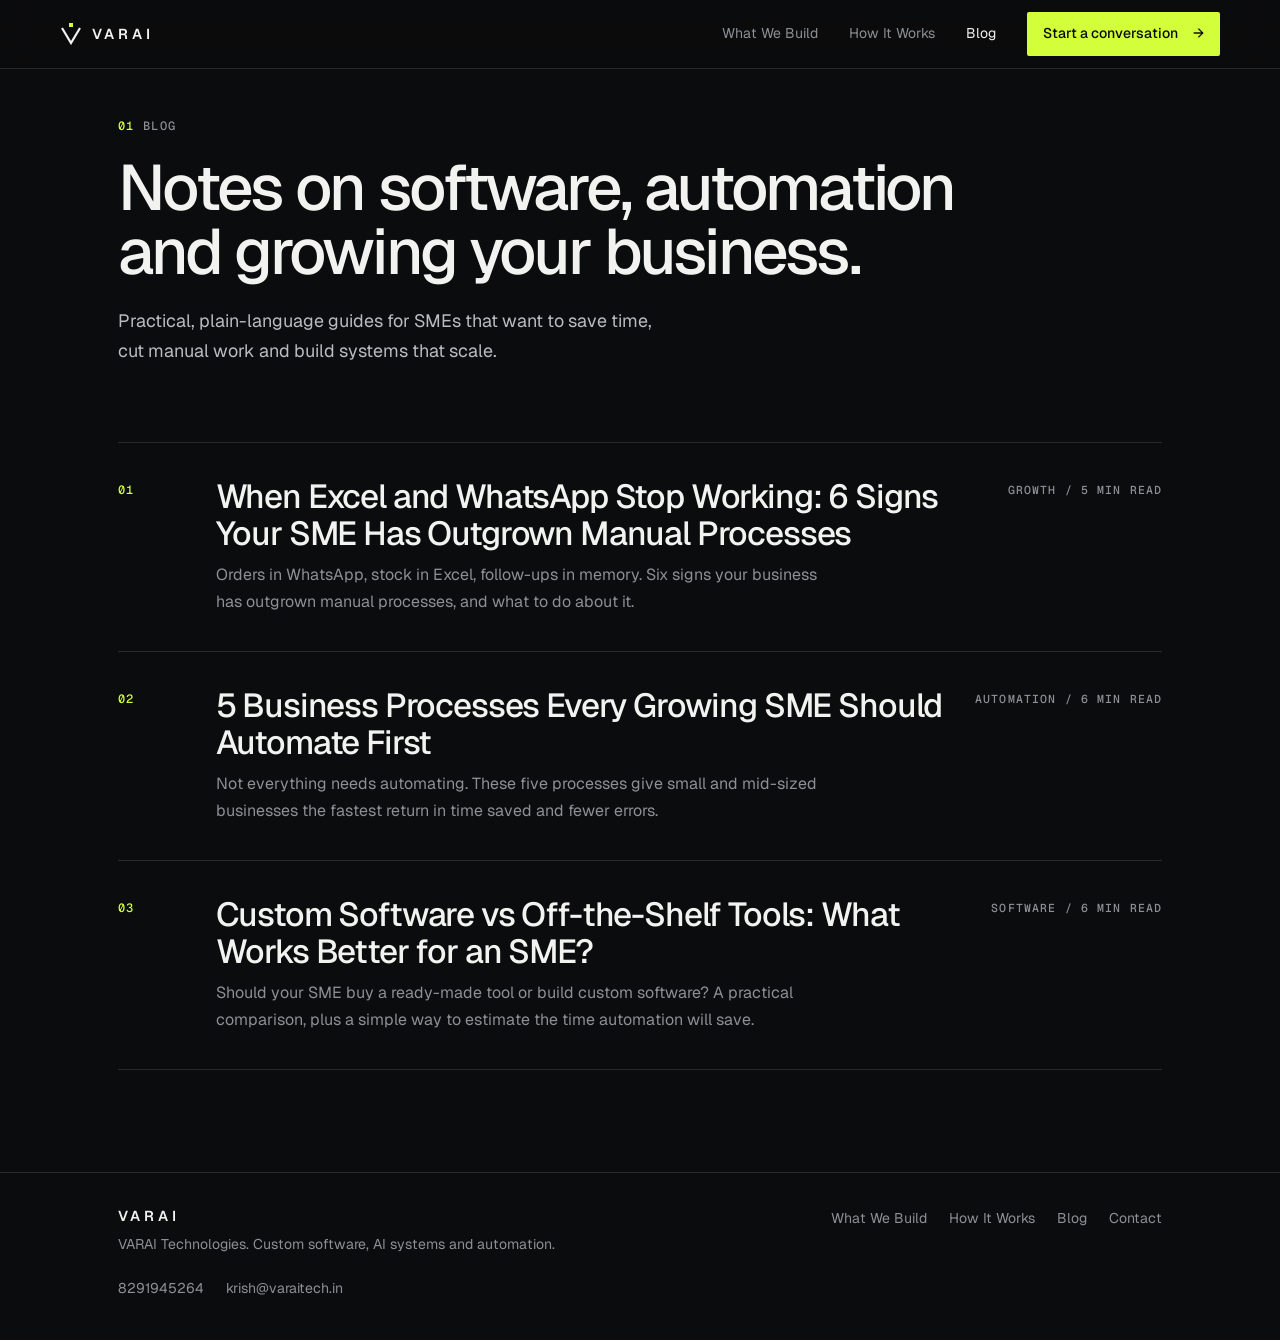
==== blog/index.html @ 996c1478 "Add files via upload" ====
<!DOCTYPE html>
<html lang="en">
<head>
<meta charset="utf-8">
<meta name="viewport" content="width=device-width, initial-scale=1, viewport-fit=cover">
<title>Blog | Software and Automation for Growing SMEs | VARAI Technologies</title>
<meta name="description" content="Practical guides on custom software, automation and process improvement for small and mid-sized businesses that want to save time and grow.">
<meta name="robots" content="index, follow, max-image-preview:large">
<meta name="theme-color" content="#0B0C0D">
<link rel="canonical" href="https://varaitech.in/blog/">
<meta property="og:type" content="website">
<meta property="og:site_name" content="VARAI Technologies">
<meta property="og:locale" content="en_IN">
<meta property="og:title" content="Blog | Software and Automation for Growing SMEs | VARAI Technologies">
<meta property="og:description" content="Practical guides on custom software, automation and process improvement for small and mid-sized businesses that want to save time and grow.">
<meta property="og:url" content="https://varaitech.in/blog/">
<meta property="og:image" content="https://varaitech.in/og-image.png">
<meta name="twitter:card" content="summary_large_image">
<meta name="twitter:title" content="Blog | Software and Automation for Growing SMEs | VARAI Technologies">
<meta name="twitter:description" content="Practical guides on custom software, automation and process improvement for small and mid-sized businesses that want to save time and grow.">
<meta name="twitter:image" content="https://varaitech.in/og-image.png">
<link rel="icon" href="data:image/svg+xml,%3Csvg xmlns='http://www.w3.org/2000/svg' viewBox='0 0 32 32'%3E%3Crect width='32' height='32' fill='%230B0C0D'/%3E%3Cpath d='M6 8l10 17L26 8' fill='none' stroke='%23F2F3F0' stroke-width='3'/%3E%3Crect x='14' y='3' width='4' height='4' fill='%23D2FF3A'/%3E%3C/svg%3E">
<link rel="preconnect" href="https://fonts.googleapis.com"><link rel="preconnect" href="https://fonts.gstatic.com" crossorigin>
<link href="https://fonts.googleapis.com/css2?family=Geist:wght@300..700&family=Geist+Mono:wght@400;500&display=swap" rel="stylesheet">
<link rel="stylesheet" href="/blog.css">
<script type="application/ld+json">{"@context": "https://schema.org", "@graph": [{"@type": "Blog", "@id": "https://varaitech.in/blog/#blog", "url": "https://varaitech.in/blog/", "name": "VARAI Technologies Blog", "description": "Practical guides on custom software, automation and process improvement for small and mid-sized businesses that want to save time and grow.", "publisher": {"@type": "Organization", "@id": "https://varaitech.in/#org", "name": "VARAI Technologies", "url": "https://varaitech.in/"}, "blogPost": [{"@type": "BlogPosting", "headline": "When Excel and WhatsApp Stop Working: 6 Signs Your SME Has Outgrown Manual Processes", "url": "https://varaitech.in/blog/excel-whatsapp-stop-working-growing-sme/", "datePublished": "2026-10-31"}, {"@type": "BlogPosting", "headline": "5 Business Processes Every Growing SME Should Automate First", "url": "https://varaitech.in/blog/business-processes-sme-should-automate-first/", "datePublished": "2026-10-31"}, {"@type": "BlogPosting", "headline": "Custom Software vs Off-the-Shelf Tools: What Works Better for an SME?", "url": "https://varaitech.in/blog/custom-software-vs-off-the-shelf-for-sme/", "datePublished": "2026-10-31"}]}, {"@type": "BreadcrumbList", "itemListElement": [{"@type": "ListItem", "position": 1, "name": "Home", "item": "https://varaitech.in/"}, {"@type": "ListItem", "position": 2, "name": "Blog", "item": "https://varaitech.in/blog/"}]}]}</script>
</head>
<body>
<a class="sk" href="#main">Skip to content</a>
<header><div class="bar"><a class="logo" href="/" aria-label="VARAI Technologies home"><svg width="22" height="22" viewBox="0 0 22 22" aria-hidden="true"><path d="M2 5l9 15 9-15" fill="none" stroke="currentColor" stroke-width="2.2"/><rect x="9" y="0" width="4" height="4" fill="#D2FF3A"/></svg>VARAI</a>
<nav class="nl" aria-label="Primary"><a class="h" href="/#build">What We Build</a><a class="h" href="/#how">How It Works</a><a href="/blog/" aria-current="page">Blog</a><a class="btn" href="mailto:krish@varaitech.in?subject=Starting%20a%20conversation%20with%20VARAI">Start a conversation <i aria-hidden="true" style="font-style:normal">→</i></a></nav></div></header>
<main id="main"><div class="wrap">
<p class="lbl"><b>01</b> Blog</p>
<h1>Notes on software, automation and growing your business.</h1>
<p class="lead">Practical, plain-language guides for SMEs that want to save time, cut manual work and build systems that scale.</p>
<div class="list">
<a class="card" href="/blog/excel-whatsapp-stop-working-growing-sme/"><span class="n">01</span><div><h2>When Excel and WhatsApp Stop Working: 6 Signs Your SME Has Outgrown Manual Processes</h2><p>Orders in WhatsApp, stock in Excel, follow-ups in memory. Six signs your business has outgrown manual processes, and what to do about it.</p></div><span class="mt">Growth / 5 min read</span></a>
<a class="card" href="/blog/business-processes-sme-should-automate-first/"><span class="n">02</span><div><h2>5 Business Processes Every Growing SME Should Automate First</h2><p>Not everything needs automating. These five processes give small and mid-sized businesses the fastest return in time saved and fewer errors.</p></div><span class="mt">Automation / 6 min read</span></a>
<a class="card" href="/blog/custom-software-vs-off-the-shelf-for-sme/"><span class="n">03</span><div><h2>Custom Software vs Off-the-Shelf Tools: What Works Better for an SME?</h2><p>Should your SME buy a ready-made tool or build custom software? A practical comparison, plus a simple way to estimate the time automation will save.</p></div><span class="mt">Software / 6 min read</span></a>
</div></div></main>
<footer><div class="wrap"><div class="fg"><div><strong>VARAI</strong><p>VARAI Technologies. Custom software, AI systems and automation.</p></div>
<ul><li><a href="/#build">What We Build</a></li><li><a href="/#how">How It Works</a></li><li><a href="/blog/">Blog</a></li><li><a href="/#contact">Contact</a></li></ul>
<ul><li><a href="tel:+918291945264">8291945264</a></li><li><a href="mailto:krish@varaitech.in">krish@varaitech.in</a></li></ul></div></div></footer>
</body>
</html>
---- blog.css ----
:root{--bg:#0B0C0D;--bg2:#101214;--fg:#F2F3F0;--mut:#8B9094;--ln:rgba(255,255,255,.12);--ac:#D2FF3A;--ink:#0B0C0D;--s:"Geist",system-ui,-apple-system,"Segoe UI",Roboto,Arial,sans-serif;--m:"Geist Mono",ui-monospace,"SF Mono",Menlo,Consolas,monospace;--e:cubic-bezier(.2,.7,.2,1);--p:clamp(20px,4.5vw,64px)}
*,*::before,*::after{box-sizing:border-box}
html{-webkit-text-size-adjust:100%;overflow-x:clip}
body{margin:0;background:var(--bg);color:var(--fg);font:400 1.0625rem/1.65 var(--s);-webkit-font-smoothing:antialiased;overflow-x:clip}
a{color:inherit}h1,h2,h3,p{margin:0}ul,ol{list-style:none;margin:0;padding:0}
h1,h2,h3{font-weight:500}
::selection{background:var(--ac);color:var(--ink)}
:focus-visible{outline:2px solid var(--ac);outline-offset:3px}
.wrap{max-width:1160px;margin:0 auto;padding:0 var(--p)}
.sk{position:absolute;left:-999px;top:8px;background:var(--ac);color:var(--ink);padding:10px 14px;z-index:300}.sk:focus{left:8px}
header{position:fixed;top:0;left:0;right:0;z-index:100;padding:12px var(--p);background:rgba(11,12,13,.82);-webkit-backdrop-filter:blur(14px);backdrop-filter:blur(14px);border-bottom:1px solid var(--ln)}
.bar{max-width:1160px;margin:0 auto;height:44px;display:flex;align-items:center;justify-content:space-between;gap:20px}
.logo{display:flex;align-items:center;gap:10px;text-decoration:none;font:600 .9rem/1 var(--s);letter-spacing:.28em}
.nl{display:flex;gap:clamp(16px,2.4vw,32px);align-items:center}
.nl a{font-size:.88rem;text-decoration:none;color:var(--mut);transition:color .25s}.nl a:hover,.nl a[aria-current=page]{color:var(--fg)}
.btn{display:inline-flex;align-items:center;gap:1.1em;padding:10px 16px;background:var(--ac);color:var(--ink)!important;text-decoration:none;font-weight:500;font-size:.85rem;border-radius:2px;transition:background .3s}.btn:hover{background:#fff}
.btn.lg{padding:15px 22px;font-size:.95rem}
@media(max-width:700px){.nl .h{display:none}}
main{padding-top:120px;min-height:70svh}
.lbl{font:500 .75rem/1 var(--m);letter-spacing:.12em;text-transform:uppercase;color:var(--mut);margin-bottom:24px}.lbl b{color:var(--ac);font-weight:500}
.crumb{font:500 .75rem/1.4 var(--m);letter-spacing:.08em;text-transform:uppercase;color:var(--mut);margin-bottom:28px}.crumb a{text-decoration:none}.crumb a:hover{color:var(--ac)}
h1{font-size:clamp(2.2rem,5vw,4.25rem);line-height:1;letter-spacing:-.045em;text-wrap:balance;max-width:16em}
.lead{color:#B9BDC0;font-size:clamp(1.05rem,1.4vw,1.25rem);max-width:30em;margin-top:22px}
.list{margin:clamp(40px,6vw,80px) 0 clamp(60px,8vw,110px);border-top:1px solid var(--ln)}
.card{display:grid;grid-template-columns:70px minmax(0,1fr) auto;gap:8px 28px;align-items:start;padding:clamp(22px,3vw,36px) 0;border-bottom:1px solid var(--ln);text-decoration:none;transition:padding .45s var(--e)}
.card:hover{padding-left:12px}
.card .n{font:500 .75rem/1.9 var(--m);color:var(--ac);letter-spacing:.14em}
.card h2{font-size:clamp(1.4rem,2.6vw,2.2rem);line-height:1.1;letter-spacing:-.035em;max-width:22em}
.card p{color:var(--mut);margin-top:10px;max-width:38em;font-size:1rem}
.card .mt{font:500 .72rem/1.9 var(--m);letter-spacing:.1em;text-transform:uppercase;color:var(--mut);white-space:nowrap}
@media(max-width:700px){.card{grid-template-columns:1fr}.card .mt{white-space:normal}}
article{max-width:720px}
.meta{display:flex;flex-wrap:wrap;gap:6px 18px;font:500 .72rem/1.4 var(--m);letter-spacing:.1em;text-transform:uppercase;color:var(--mut);margin-top:26px}.meta b{color:var(--ac);font-weight:500}
.body{margin-top:clamp(32px,5vw,56px);padding-top:clamp(28px,4vw,44px);border-top:1px solid var(--ln)}
.body p{margin:0 0 1.15em;color:#D5D8DA}
.body h2{font-size:clamp(1.4rem,2.4vw,1.9rem);line-height:1.15;letter-spacing:-.03em;margin:2em 0 .6em}
.body a{color:var(--ac);text-underline-offset:3px}.body a:hover{color:#fff}
.body strong{color:var(--fg);font-weight:500}
.tw{overflow-x:auto;margin:1.6em 0}
table{width:100%;border-collapse:collapse;font-size:.95rem;min-width:520px}
th,td{text-align:left;padding:12px 14px;border:1px solid var(--ln);vertical-align:top}
th{font:500 .72rem/1.3 var(--m);letter-spacing:.1em;text-transform:uppercase;color:var(--ac);background:var(--bg2)}
.cta{margin:clamp(48px,6vw,80px) 0;padding:clamp(24px,3.4vw,40px);background:var(--ac);color:var(--ink);border-radius:2px}
.cta h2{font-size:clamp(1.5rem,2.8vw,2.2rem);line-height:1.05;letter-spacing:-.04em;margin-bottom:12px}
.cta p{color:#37401a;margin-bottom:22px;max-width:30em}
.cta .btn{background:var(--ink);color:var(--fg)!important}.cta .btn:hover{background:#fff;color:var(--ink)!important}
.more{margin:0 0 clamp(60px,8vw,100px)}.more h2{font:500 .75rem/1 var(--m);letter-spacing:.12em;text-transform:uppercase;color:var(--mut);margin-bottom:6px}
.more .card h2{font-size:1.3rem}
footer{border-top:1px solid var(--ln);padding:34px 0 40px;color:var(--mut);font-size:.88rem}
.fg{display:flex;flex-wrap:wrap;justify-content:space-between;gap:20px 48px}
footer strong{color:var(--fg);font:600 .9rem var(--s);letter-spacing:.28em;display:block;margin-bottom:8px}
footer ul{display:flex;flex-wrap:wrap;gap:8px 22px}footer a{text-decoration:none}footer a:hover{color:var(--fg)}
@media(prefers-reduced-motion:reduce){*{transition:none!important}}
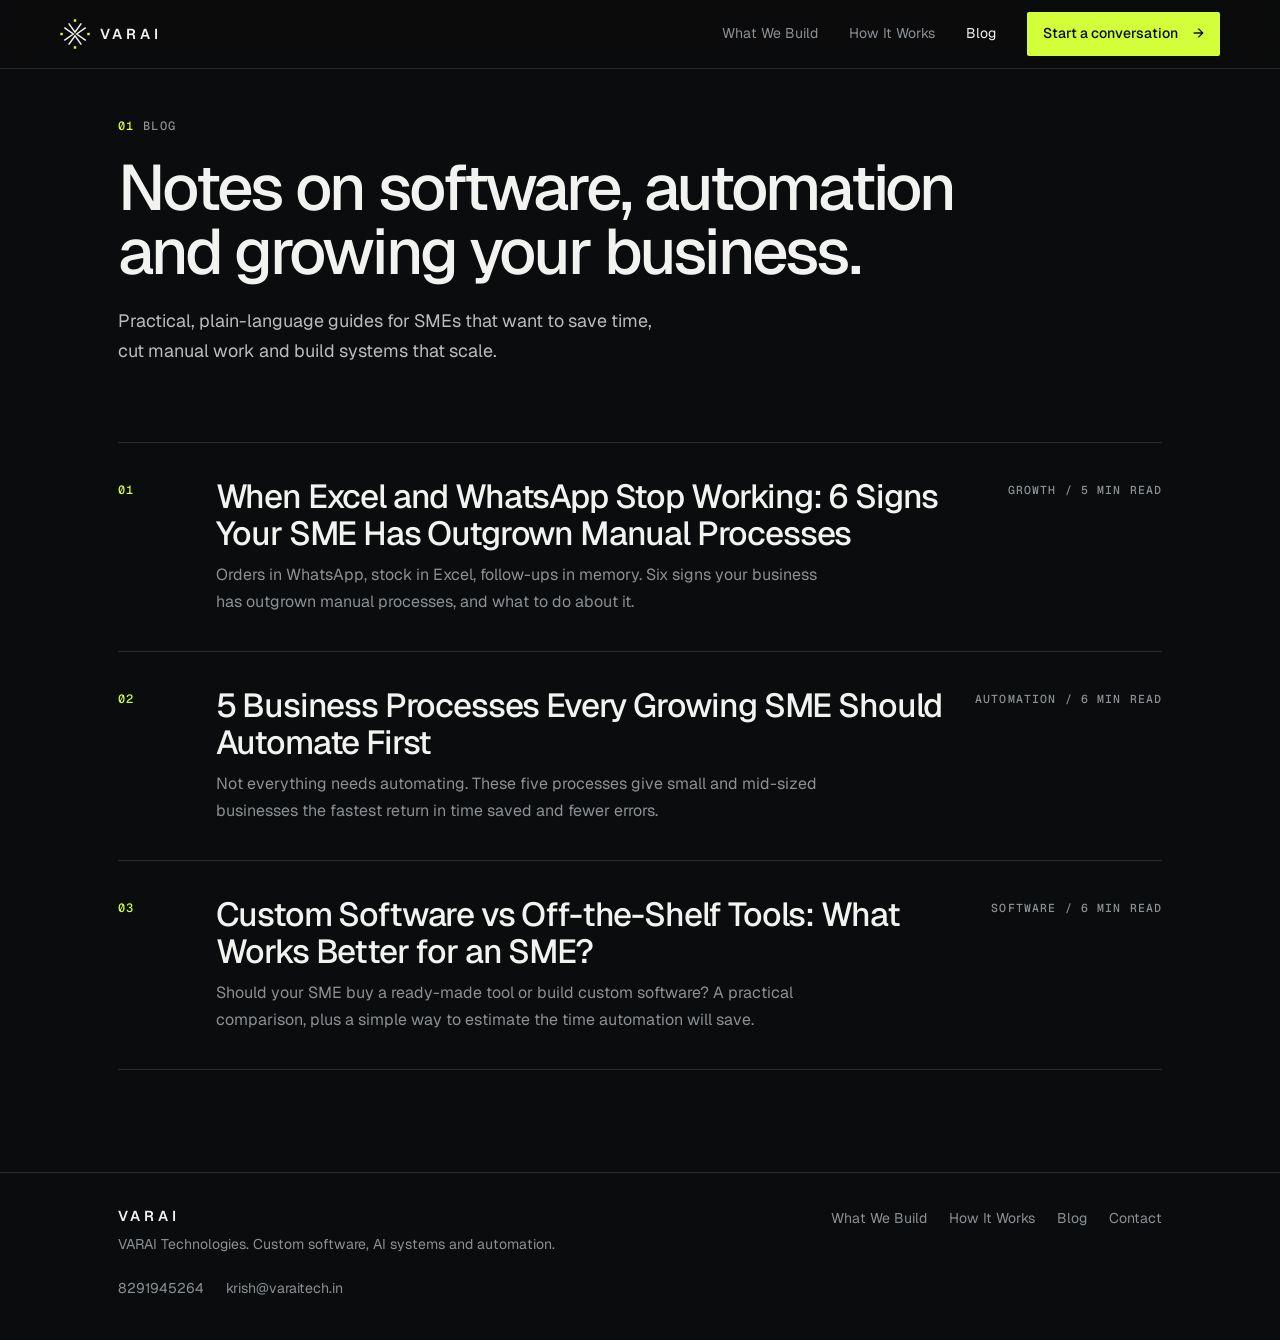
==== commit 50044415: "Update index.html" ====
--- a/blog/index.html
+++ b/blog/index.html
@@ -19,7 +19,8 @@
 <meta name="twitter:title" content="Blog | Software and Automation for Growing SMEs | VARAI Technologies">
 <meta name="twitter:description" content="Practical guides on custom software, automation and process improvement for small and mid-sized businesses that want to save time and grow.">
 <meta name="twitter:image" content="https://varaitech.in/og-image.png">
-<link rel="icon" href="data:image/svg+xml,%3Csvg xmlns='http://www.w3.org/2000/svg' viewBox='0 0 32 32'%3E%3Crect width='32' height='32' fill='%230B0C0D'/%3E%3Cpath d='M6 8l10 17L26 8' fill='none' stroke='%23F2F3F0' stroke-width='3'/%3E%3Crect x='14' y='3' width='4' height='4' fill='%23D2FF3A'/%3E%3C/svg%3E">
+<link rel="icon" href="/favicon.svg" type="image/svg+xml">
+<link rel="apple-touch-icon" href="/apple-touch-icon.png">
 <link rel="preconnect" href="https://fonts.googleapis.com"><link rel="preconnect" href="https://fonts.gstatic.com" crossorigin>
 <link href="https://fonts.googleapis.com/css2?family=Geist:wght@300..700&family=Geist+Mono:wght@400;500&display=swap" rel="stylesheet">
 <link rel="stylesheet" href="/blog.css">
@@ -27,7 +28,7 @@
 </head>
 <body>
 <a class="sk" href="#main">Skip to content</a>
-<header><div class="bar"><a class="logo" href="/" aria-label="VARAI Technologies home"><svg width="22" height="22" viewBox="0 0 22 22" aria-hidden="true"><path d="M2 5l9 15 9-15" fill="none" stroke="currentColor" stroke-width="2.2"/><rect x="9" y="0" width="4" height="4" fill="#D2FF3A"/></svg>VARAI</a>
+<header><div class="bar"><a class="logo" href="/" aria-label="VARAI Technologies home"><svg width="30" height="30" viewBox="-640 -640 1280 1280" aria-hidden="true"><path transform="rotate(0)" d="M-270 -456L0 -74L270 -456" fill="none" stroke="currentColor" stroke-width="64"/><path transform="rotate(90)" d="M-270 -456L0 -74L270 -456" fill="none" stroke="currentColor" stroke-width="64"/><path transform="rotate(180)" d="M-270 -456L0 -74L270 -456" fill="none" stroke="currentColor" stroke-width="64"/><path transform="rotate(270)" d="M-270 -456L0 -74L270 -456" fill="none" stroke="currentColor" stroke-width="64"/><rect x="-52.0" y="-627.0" width="104" height="104" fill="#D2FF3A"/><rect x="-52.0" y="523.0" width="104" height="104" fill="#D2FF3A"/><rect x="-627.0" y="-52.0" width="104" height="104" fill="#D2FF3A"/><rect x="523.0" y="-52.0" width="104" height="104" fill="#D2FF3A"/></svg>VARAI</a>
 <nav class="nl" aria-label="Primary"><a class="h" href="/#build">What We Build</a><a class="h" href="/#how">How It Works</a><a href="/blog/" aria-current="page">Blog</a><a class="btn" href="mailto:krish@varaitech.in?subject=Starting%20a%20conversation%20with%20VARAI">Start a conversation <i aria-hidden="true" style="font-style:normal">→</i></a></nav></div></header>
 <main id="main"><div class="wrap">
 <p class="lbl"><b>01</b> Blog</p>
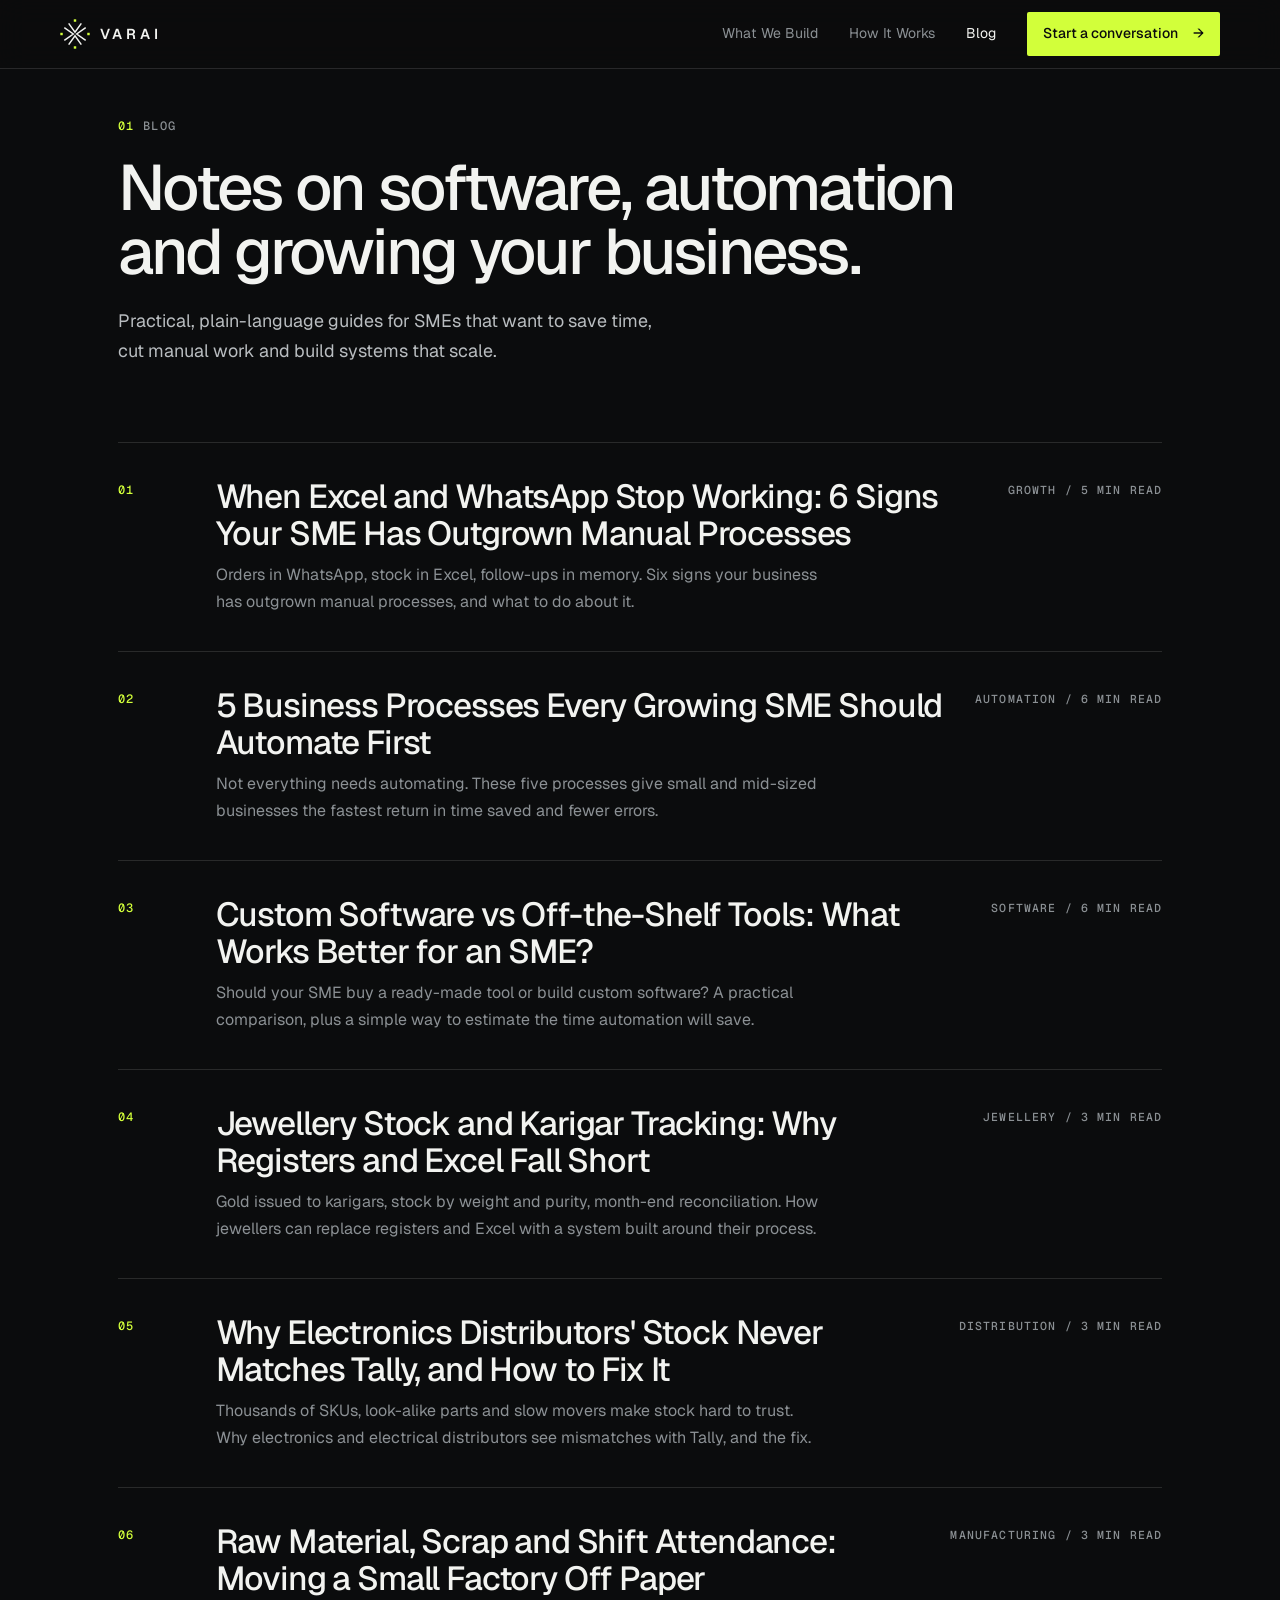
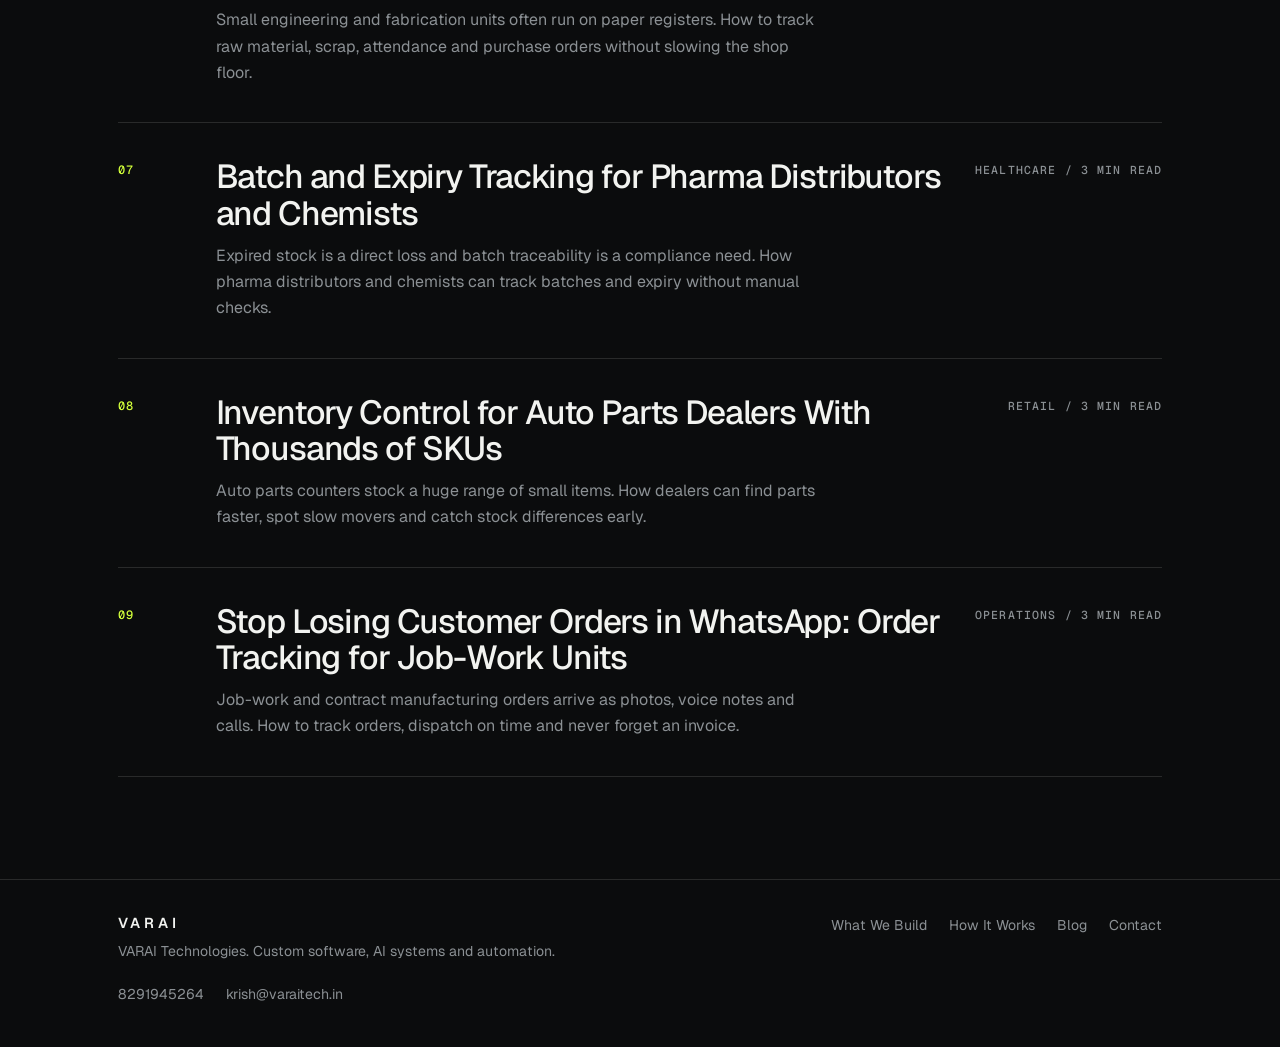
==== commit a53f454d: "Update index.html" ====
--- a/blog/index.html
+++ b/blog/index.html
@@ -24,7 +24,7 @@
 <link rel="preconnect" href="https://fonts.googleapis.com"><link rel="preconnect" href="https://fonts.gstatic.com" crossorigin>
 <link href="https://fonts.googleapis.com/css2?family=Geist:wght@300..700&family=Geist+Mono:wght@400;500&display=swap" rel="stylesheet">
 <link rel="stylesheet" href="/blog.css">
-<script type="application/ld+json">{"@context": "https://schema.org", "@graph": [{"@type": "Blog", "@id": "https://varaitech.in/blog/#blog", "url": "https://varaitech.in/blog/", "name": "VARAI Technologies Blog", "description": "Practical guides on custom software, automation and process improvement for small and mid-sized businesses that want to save time and grow.", "publisher": {"@type": "Organization", "@id": "https://varaitech.in/#org", "name": "VARAI Technologies", "url": "https://varaitech.in/"}, "blogPost": [{"@type": "BlogPosting", "headline": "When Excel and WhatsApp Stop Working: 6 Signs Your SME Has Outgrown Manual Processes", "url": "https://varaitech.in/blog/excel-whatsapp-stop-working-growing-sme/", "datePublished": "2026-10-31"}, {"@type": "BlogPosting", "headline": "5 Business Processes Every Growing SME Should Automate First", "url": "https://varaitech.in/blog/business-processes-sme-should-automate-first/", "datePublished": "2026-10-31"}, {"@type": "BlogPosting", "headline": "Custom Software vs Off-the-Shelf Tools: What Works Better for an SME?", "url": "https://varaitech.in/blog/custom-software-vs-off-the-shelf-for-sme/", "datePublished": "2026-10-31"}]}, {"@type": "BreadcrumbList", "itemListElement": [{"@type": "ListItem", "position": 1, "name": "Home", "item": "https://varaitech.in/"}, {"@type": "ListItem", "position": 2, "name": "Blog", "item": "https://varaitech.in/blog/"}]}]}</script>
+<script type="application/ld+json">{"@context": "https://schema.org", "@graph": [{"@type": "Blog", "@id": "https://varaitech.in/blog/#blog", "url": "https://varaitech.in/blog/", "name": "VARAI Technologies Blog", "description": "Practical guides on custom software, automation and process improvement for small and mid-sized businesses that want to save time and grow.", "publisher": {"@type": "Organization", "@id": "https://varaitech.in/#org", "name": "VARAI Technologies", "url": "https://varaitech.in/"}, "blogPost": [{"@type": "BlogPosting", "headline": "When Excel and WhatsApp Stop Working: 6 Signs Your SME Has Outgrown Manual Processes", "url": "https://varaitech.in/blog/excel-whatsapp-stop-working-growing-sme/", "datePublished": "2026-10-31"}, {"@type": "BlogPosting", "headline": "5 Business Processes Every Growing SME Should Automate First", "url": "https://varaitech.in/blog/business-processes-sme-should-automate-first/", "datePublished": "2026-10-31"}, {"@type": "BlogPosting", "headline": "Custom Software vs Off-the-Shelf Tools: What Works Better for an SME?", "url": "https://varaitech.in/blog/custom-software-vs-off-the-shelf-for-sme/", "datePublished": "2026-10-31"}, {"@type": "BlogPosting", "headline": "Jewellery Stock and Karigar Tracking: Why Registers and Excel Fall Short", "url": "https://varaitech.in/blog/jewellery-stock-karigar-tracking/", "datePublished": "2026-11-02"},{"@type": "BlogPosting", "headline": "Why Electronics Distributors' Stock Never Matches Tally, and How to Fix It", "url": "https://varaitech.in/blog/electronics-distributor-stock-tally-mismatch/", "datePublished": "2026-11-02"},{"@type": "BlogPosting", "headline": "Raw Material, Scrap and Shift Attendance: Moving a Small Factory Off Paper", "url": "https://varaitech.in/blog/manufacturing-raw-material-attendance-tracking/", "datePublished": "2026-11-02"},{"@type": "BlogPosting", "headline": "Batch and Expiry Tracking for Pharma Distributors and Chemists", "url": "https://varaitech.in/blog/pharma-batch-expiry-tracking/", "datePublished": "2026-11-02"},{"@type": "BlogPosting", "headline": "Inventory Control for Auto Parts Dealers With Thousands of SKUs", "url": "https://varaitech.in/blog/auto-parts-inventory-fast-slow-movers/", "datePublished": "2026-11-02"},{"@type": "BlogPosting", "headline": "Stop Losing Customer Orders in WhatsApp: Order Tracking for Job-Work Units", "url": "https://varaitech.in/blog/job-work-order-tracking-dispatch/", "datePublished": "2026-11-02"}]}, {"@type": "BreadcrumbList", "itemListElement": [{"@type": "ListItem", "position": 1, "name": "Home", "item": "https://varaitech.in/"}, {"@type": "ListItem", "position": 2, "name": "Blog", "item": "https://varaitech.in/blog/"}]}]}</script>
 </head>
 <body>
 <a class="sk" href="#main">Skip to content</a>
@@ -38,6 +38,12 @@
 <a class="card" href="/blog/excel-whatsapp-stop-working-growing-sme/"><span class="n">01</span><div><h2>When Excel and WhatsApp Stop Working: 6 Signs Your SME Has Outgrown Manual Processes</h2><p>Orders in WhatsApp, stock in Excel, follow-ups in memory. Six signs your business has outgrown manual processes, and what to do about it.</p></div><span class="mt">Growth / 5 min read</span></a>
 <a class="card" href="/blog/business-processes-sme-should-automate-first/"><span class="n">02</span><div><h2>5 Business Processes Every Growing SME Should Automate First</h2><p>Not everything needs automating. These five processes give small and mid-sized businesses the fastest return in time saved and fewer errors.</p></div><span class="mt">Automation / 6 min read</span></a>
 <a class="card" href="/blog/custom-software-vs-off-the-shelf-for-sme/"><span class="n">03</span><div><h2>Custom Software vs Off-the-Shelf Tools: What Works Better for an SME?</h2><p>Should your SME buy a ready-made tool or build custom software? A practical comparison, plus a simple way to estimate the time automation will save.</p></div><span class="mt">Software / 6 min read</span></a>
+<a class="card" href="/blog/jewellery-stock-karigar-tracking/"><span class="n">04</span><div><h2>Jewellery Stock and Karigar Tracking: Why Registers and Excel Fall Short</h2><p>Gold issued to karigars, stock by weight and purity, month-end reconciliation. How jewellers can replace registers and Excel with a system built around their process.</p></div><span class="mt">Jewellery / 3 min read</span></a>
+<a class="card" href="/blog/electronics-distributor-stock-tally-mismatch/"><span class="n">05</span><div><h2>Why Electronics Distributors&#x27; Stock Never Matches Tally, and How to Fix It</h2><p>Thousands of SKUs, look-alike parts and slow movers make stock hard to trust. Why electronics and electrical distributors see mismatches with Tally, and the fix.</p></div><span class="mt">Distribution / 3 min read</span></a>
+<a class="card" href="/blog/manufacturing-raw-material-attendance-tracking/"><span class="n">06</span><div><h2>Raw Material, Scrap and Shift Attendance: Moving a Small Factory Off Paper</h2><p>Small engineering and fabrication units often run on paper registers. How to track raw material, scrap, attendance and purchase orders without slowing the shop floor.</p></div><span class="mt">Manufacturing / 3 min read</span></a>
+<a class="card" href="/blog/pharma-batch-expiry-tracking/"><span class="n">07</span><div><h2>Batch and Expiry Tracking for Pharma Distributors and Chemists</h2><p>Expired stock is a direct loss and batch traceability is a compliance need. How pharma distributors and chemists can track batches and expiry without manual checks.</p></div><span class="mt">Healthcare / 3 min read</span></a>
+<a class="card" href="/blog/auto-parts-inventory-fast-slow-movers/"><span class="n">08</span><div><h2>Inventory Control for Auto Parts Dealers With Thousands of SKUs</h2><p>Auto parts counters stock a huge range of small items. How dealers can find parts faster, spot slow movers and catch stock differences early.</p></div><span class="mt">Retail / 3 min read</span></a>
+<a class="card" href="/blog/job-work-order-tracking-dispatch/"><span class="n">09</span><div><h2>Stop Losing Customer Orders in WhatsApp: Order Tracking for Job-Work Units</h2><p>Job-work and contract manufacturing orders arrive as photos, voice notes and calls. How to track orders, dispatch on time and never forget an invoice.</p></div><span class="mt">Operations / 3 min read</span></a>
 </div></div></main>
 <footer><div class="wrap"><div class="fg"><div><strong>VARAI</strong><p>VARAI Technologies. Custom software, AI systems and automation.</p></div>
 <ul><li><a href="/#build">What We Build</a></li><li><a href="/#how">How It Works</a></li><li><a href="/blog/">Blog</a></li><li><a href="/#contact">Contact</a></li></ul>
--- a/blog.css
+++ b/blog.css
@@ -12,8 +12,8 @@
 .bar{max-width:1160px;margin:0 auto;height:44px;display:flex;align-items:center;justify-content:space-between;gap:20px}
 .logo{display:flex;align-items:center;gap:10px;text-decoration:none;font:600 .9rem/1 var(--s);letter-spacing:.28em}
 .nl{display:flex;gap:clamp(16px,2.4vw,32px);align-items:center}
-.nl a{font-size:.88rem;text-decoration:none;color:var(--mut);transition:color .25s}.nl a:hover,.nl a[aria-current=page]{color:var(--fg)}
-.btn{display:inline-flex;align-items:center;gap:1.1em;padding:10px 16px;background:var(--ac);color:var(--ink)!important;text-decoration:none;font-weight:500;font-size:.85rem;border-radius:2px;transition:background .3s}.btn:hover{background:#fff}
+.nl a{white-space:nowrap;font-size:.88rem;text-decoration:none;color:var(--mut);transition:color .25s}.nl a:hover,.nl a[aria-current=page]{color:var(--fg)}
+.btn{white-space:nowrap;display:inline-flex;align-items:center;gap:1.1em;padding:10px 16px;background:var(--ac);color:var(--ink)!important;text-decoration:none;font-weight:500;font-size:.85rem;border-radius:2px;transition:background .3s}.btn:hover{background:#fff}
 .btn.lg{padding:15px 22px;font-size:.95rem}
 @media(max-width:700px){.nl .h{display:none}}
 main{padding-top:120px;min-height:70svh}
